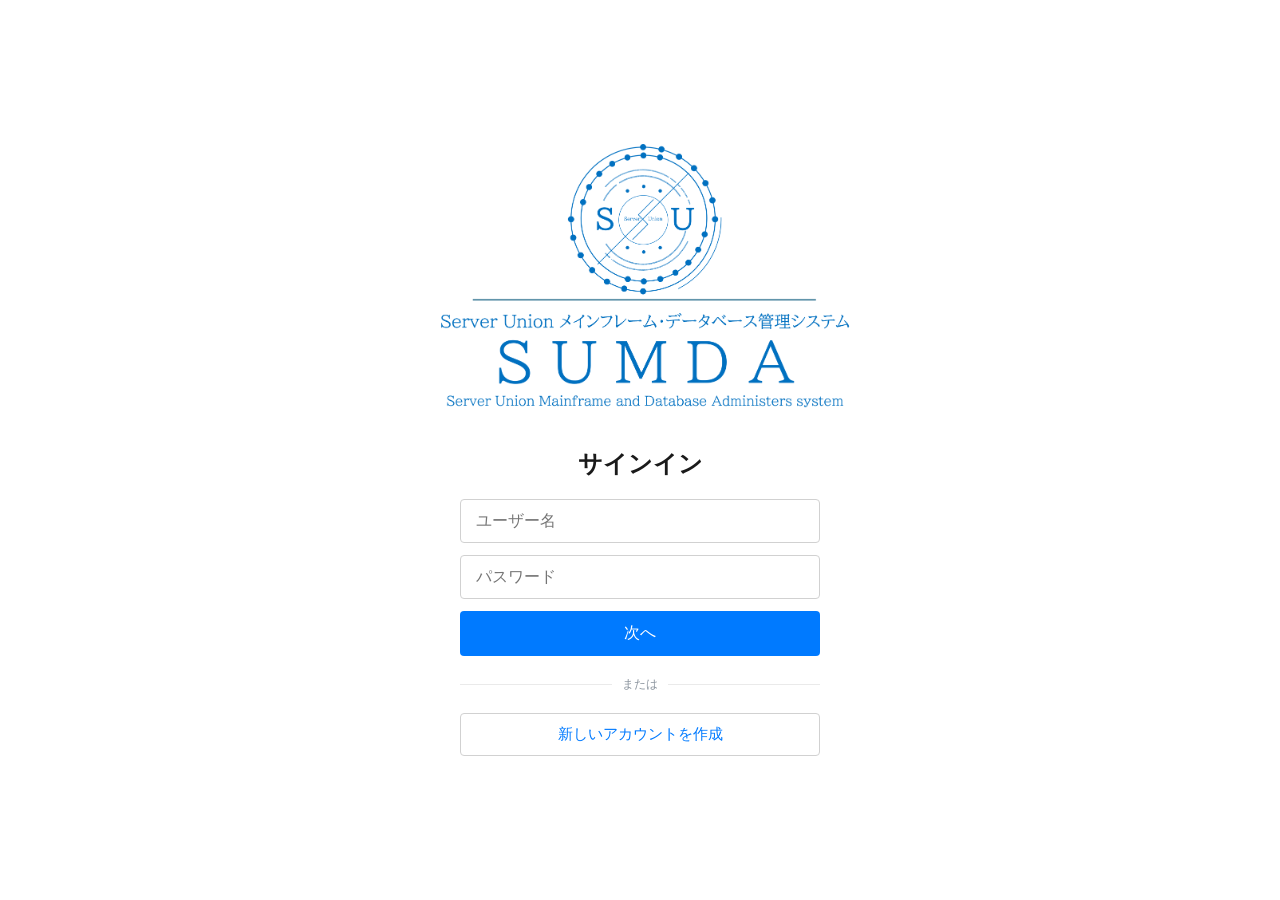
==== index.html @ 4fdf59a6 "Upload html for index index.htmlにリダイレクト設定を設定してhome.htmlにリダイレクトするようにしました。" ====
<!DOCTYPE html>
<html>
<head>
    <meta http-equiv="refresh" content="0; url=home.html">
    <title>リダイレクト中...</title>
</head>
<body>

	<p>アクセスしています。そのままお待ち下さい。</p>
	<p>INFO:このページから１分以上動かない場合はindex.htmlが破損している可能性があります。管理者にお問い合わせください。</p>

</body>
</html>
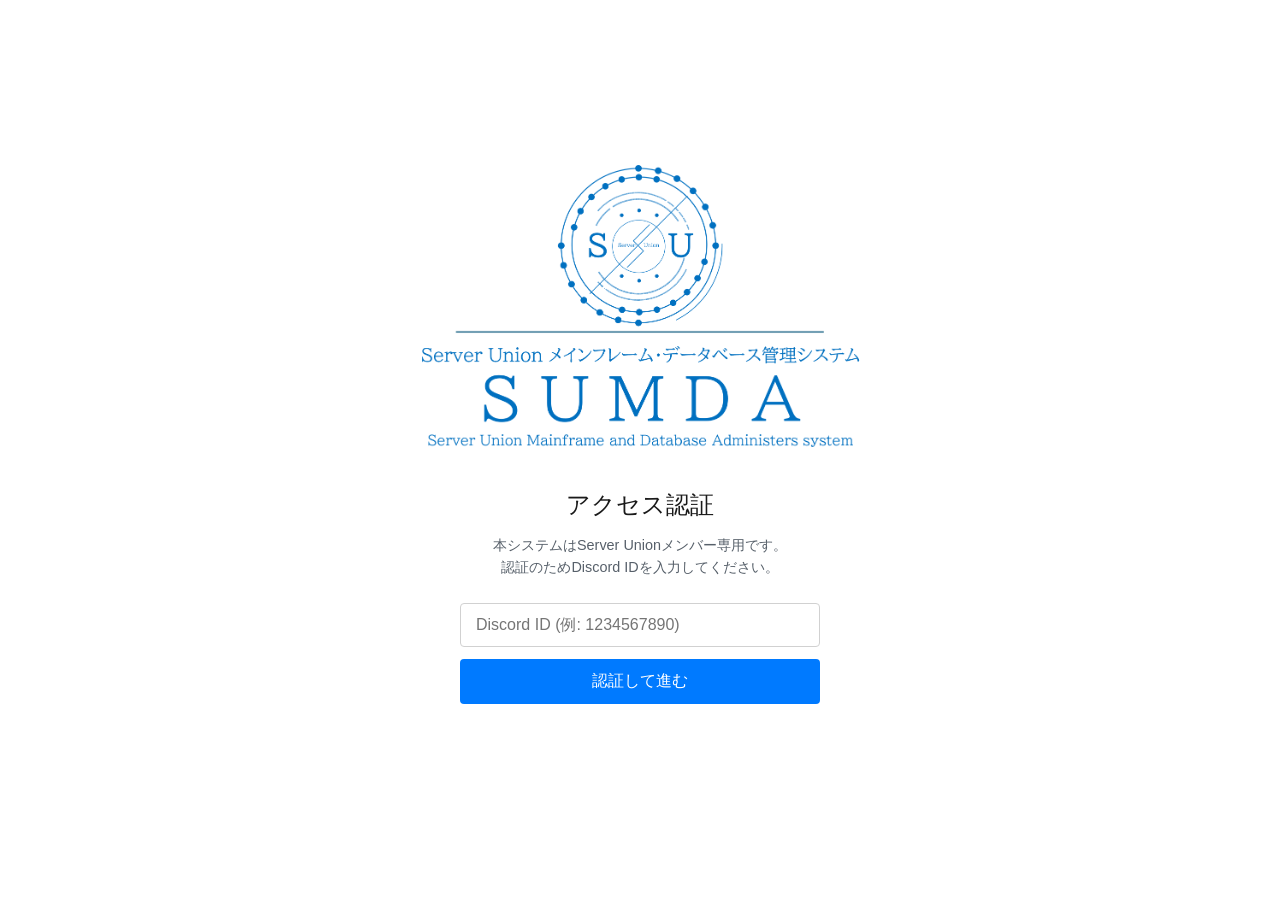
==== commit 4e81cd48: "Discord ID allow Filter created. DiscordのユーザーIDでのフィルターを書けてるようにindex,htmlを作成 LICENSEとREADMEのアップデート" ====
--- a/index.html
+++ b/index.html
@@ -1,13 +1,261 @@
 <!DOCTYPE html>
-<html>
+<html lang="ja">
 <head>
-    <meta http-equiv="refresh" content="0; url=home.html">
-    <title>リダイレクト中...</title>
+    <meta charset="UTF-8">
+    <meta name="viewport" content="width=device-width, initial-scale=1.0">
+    <title>SUMDA - Access Authorization</title>
+    <link rel="stylesheet" href="style.css">
+    <script src="assets/config.js"></script>
+    <style>
+        /* login.html の既存クラスをベースに、必要な調整のみ追加 */
+        .filter-page {
+            display: flex;
+            justify-content: center;
+            align-items: center;
+            min-height: 100vh;
+            background-color: #ffffff;
+            margin: 0;
+        }
+
+        .filter-wrapper {
+            width: 100%;
+            max-width: 360px; /* login.html に合わせる */
+            text-align: center;
+            padding: 20px;
+        }
+
+        .filter-logo-area {
+            margin-bottom: 20px;
+        }
+
+        /* 要求通りロゴを大きく表示するための特別クラス */
+        .large-center-logo {
+            height: 300px; /* 320pxよりさらに大きく調整 */
+            width: auto;
+            object-fit: contain;
+            transform: translateX(-50px); /* style.css の center-logo と同様の調整 */
+        }
+
+        .filter-box {
+            background-color: transparent;
+            text-align: center;
+        }
+
+        .filter-box h2 {
+            font-size: 1.5rem;
+            font-weight: 300;
+            margin-bottom: 10px;
+            color: #1a1a1a;
+        }
+
+        .filter-box p {
+            font-size: 0.9rem;
+            color: #57606a;
+            margin-bottom: 24px;
+            line-height: 1.5;
+        }
+
+        .filter-form {
+            display: flex;
+            flex-direction: column;
+            gap: 12px;
+        }
+
+        .filter-form input {
+            padding: 12px 15px;
+            border: 1px solid #d1d1d1;
+            border-radius: 4px;
+            font-size: 1rem;
+            font-family: inherit;
+            font-weight: 300;
+            outline-color: #007aff;
+            width: 100%;
+            box-sizing: border-box;
+        }
+
+        .filter-form button {
+            padding: 12px;
+            background-color: #007aff;
+            color: #ffffff;
+            border: none;
+            border-radius: 4px;
+            font-size: 1rem;
+            font-weight: 400;
+            cursor: pointer;
+            transition: background 0.2s;
+        }
+
+        .filter-form button:hover {
+            background-color: #0062cc;
+        }
+
+        .filter-form button:disabled {
+            background-color: #ccc;
+            cursor: not-allowed;
+        }
+
+        .error-msg {
+            color: #cf222e;
+            margin-top: 15px;
+            font-size: 0.85rem;
+            min-height: 1.2em;
+            word-break: break-all;
+        }
+
+        /* ローディング表示 */
+        #loading-ui {
+            position: fixed;
+            top: 0;
+            left: 0;
+            width: 100%;
+            height: 100%;
+            background: white;
+            display: flex;
+            flex-direction: column;
+            justify-content: center;
+            align-items: center;
+            z-index: 1000;
+        }
+
+        .spinner {
+            border: 3px solid #f3f3f3;
+            border-top: 3px solid #007aff;
+            border-radius: 50%;
+            width: 30px;
+            height: 30px;
+            animation: spin 1s linear infinite;
+            margin-bottom: 20px;
+        }
+
+        @keyframes spin {
+            0% { transform: rotate(0deg); }
+            100% { transform: rotate(360deg); }
+        }
+    </style>
 </head>
-<body>
-
-	<p>アクセスしています。そのままお待ち下さい。</p>
-	<p>INFO:このページから１分以上動かない場合はindex.htmlが破損している可能性があります。管理者にお問い合わせください。</p>
-
+<body class="filter-page">
+    <div id="loading-ui">
+        <div class="spinner"></div>
+        <p>認証情報を確認中...</p>
+    </div>
+
+    <main class="filter-wrapper" id="main-ui" style="display:none;">
+        <div class="filter-logo-area">
+            <img src="assets/logo.png" alt="SUMA Logo" class="large-center-logo">
+        </div>
+
+        <div class="filter-box">
+            <h2>アクセス認証</h2>
+            <p>
+                本システムはServer Unionメンバー専用です。<br>
+                認証のためDiscord IDを入力してください。
+            </p>
+            
+            <div class="filter-form">
+                <input type="text" id="discord-id" placeholder="Discord ID (例: 1234567890)" autocomplete="off">
+                <button id="verify-btn" onclick="verifyAccess()">認証して進む</button>
+            </div>
+            
+            <div id="error-area" class="error-msg"></div>
+        </div>
+    </main>
+
+    <script>
+        /**
+         * Discord IDの検証とリダイレクト
+         */
+        async function verifyAccess() {
+            const discordId = document.getElementById('discord-id').value.trim();
+            const errorArea = document.getElementById('error-area');
+            const verifyBtn = document.getElementById('verify-btn');
+            
+            if (!discordId) {
+                errorArea.innerText = "Discord IDを入力してください。";
+                return;
+            }
+
+            if (!/^\d+$/.test(discordId)) {
+                errorArea.innerText = "無効なDiscord ID形式です。";
+                return;
+            }
+
+            errorArea.innerText = "";
+            verifyBtn.disabled = true;
+            verifyBtn.innerText = "認証中...";
+            
+            try {
+                // APIエンドポイントの構築
+                const baseUrl = window.APP_CONFIG.API_BASE_URL;
+                const url = `${baseUrl}/discord/check?id=${discordId}`;
+                
+                const response = await fetch(url);
+                
+                // 404などのエラーハンドリング
+                if (!response.ok) {
+                    if (response.status === 404) {
+                        throw new Error(`エラー(404): エンドポイントが見つかりません。サーバー設定を確認してください。`);
+                    }
+                    const text = await response.text();
+                    throw new Error(`サーバーエラー(${response.status}): ${text.substring(0, 50)}`);
+                }
+
+                // JSONチェック
+                const contentType = response.headers.get("content-type");
+                if (!contentType || !contentType.includes("application/json")) {
+                    const text = await response.text();
+                    console.error("Non-JSON response received:", text);
+                    throw new Error("サーバーから不正なレスポンス(HTML等)を受け取りました。");
+                }
+
+                const result = await response.json();
+
+                if (result.allowed) {
+                    localStorage.setItem('discord_user_id', discordId);
+                    window.location.href = 'home.html';
+                } else {
+                    errorArea.innerText = result.message || "アクセスが拒否されました。";
+                    verifyBtn.disabled = false;
+                    verifyBtn.innerText = "認証して進む";
+                }
+            } catch (err) {
+                console.error("Verification error:", err);
+                errorArea.innerText = err.message || "通信エラーが発生しました。";
+                verifyBtn.disabled = false;
+                verifyBtn.innerText = "認証して進む";
+            }
+        }
+
+        /**
+         * 既知のIDがある場合の自動チェック
+         */
+        async function autoCheck() {
+            const savedId = localStorage.getItem('discord_user_id');
+            if (savedId) {
+                try {
+                    const baseUrl = window.APP_CONFIG.API_BASE_URL;
+                    const url = `${baseUrl}/discord/check?id=${savedId}`;
+                    const response = await fetch(url);
+                    
+                    if (response.ok) {
+                        const contentType = response.headers.get("content-type");
+                        if (contentType && contentType.includes("application/json")) {
+                            const result = await response.json();
+                            if (result.allowed) {
+                                window.location.href = 'home.html';
+                                return;
+                            }
+                        }
+                    }
+                } catch (e) {
+                    console.error("Auto check failed:", e);
+                }
+            }
+            
+            document.getElementById('loading-ui').style.display = 'none';
+            document.getElementById('main-ui').style.display = 'block';
+        }
+
+        window.onload = autoCheck;
+    </script>
 </body>
 </html>
--- a/style.css
+++ b/style.css
@@ -0,0 +1,808 @@
+/* =========================================
+   1. 全体共通設定 (Global)
+   ========================================= */
+:root {
+    --suma-accent: #3cb7e7;         /* SUMAアクセント（GitHubオレンジ） */
+    --suma-accent-hover: #3cb7e7;
+    --text-primary: #1a1a1a;
+    --text-secondary: #57606a;
+    --border-color: #d0d7de;
+    --bg-secondary: #f6f8fa;
+}
+
+body {
+    margin: 0;
+    font-family: "Segoe UI", "Inter", "Hiragino Kaku Gothic ProN", "Meiryo", sans-serif;
+    font-weight: 300;
+    background-color: #fdfdfd;
+    color: var(--text-primary);
+    -webkit-font-smoothing: antialiased;
+}
+
+.container {
+    max-width: 1200px;
+    margin: 0 auto;
+    padding: 0 60px;
+}
+
+/* =========================================
+   2. ヘッダー (Header)
+   ========================================= */
+.main-header {
+    background-color: #ffffff;
+    border-bottom: 1px solid #eaeaea;
+    padding: 15px 30px;
+}
+
+.header-content {
+    display: flex;
+    justify-content: space-between;
+    align-items: center;
+}
+
+.logo-image {
+    height: 100px;
+    width: auto;
+    display: block;
+}
+
+.status-badge {
+    display: flex;
+    align-items: center;
+    gap: 8px;
+    font-size: 0.85rem;
+    color: #28a745;
+    background: rgba(40, 167, 69, 0.1);
+    padding: 5px 12px;
+    border-radius: 20px;
+    font-weight: 400;
+}
+
+/* =========================================
+   3. レイアウト・共通コンテナ
+   ========================================= */
+.home-container {
+    padding-left: 120px; /* 左側の大きな空白 */
+    padding-right: 60px;
+    margin-top: 60px;
+}
+
+/* =========================================
+   4. ログイン画面専用 (login.html)
+   ========================================= */
+.login-page {
+    display: flex;
+    justify-content: center;
+    align-items: center;
+    min-height: 100vh;
+    background-color: #ffffff;
+}
+
+.login-wrapper {
+    width: 100%;
+    max-width: 360px;
+    text-align: center;
+    padding: 20px;
+}
+
+.center-logo {
+    height: 280px;
+    width: auto;
+    object-fit: contain;
+    margin-right: 0px;
+    transform: translateX(-30px); /* ロゴ配置の微調整 */
+}
+
+.login-form {
+    display: flex;
+    flex-direction: column;
+    gap: 12px;
+}
+
+.login-form input {
+    padding: 12px 15px;
+    border: 1px solid #d1d1d1;
+    border-radius: 4px;
+    font-size: 1rem;
+    font-family: inherit;
+    font-weight: 300;
+    outline-color: #007aff;
+}
+
+.login-form button {
+    padding: 12px;
+    background-color: #007aff;
+    color: #ffffff;
+    border: none;
+    border-radius: 4px;
+    font-size: 1rem;
+    font-weight: 400;
+    cursor: pointer;
+    transition: background 0.2s;
+}
+
+/* ログインフォーム下のエリア */
+.login-footer {
+    margin-top: 20px;
+    text-align: center;
+}
+
+/* 「または」の区切り線 */
+.divider {
+    display: flex;
+    align-items: center;
+    color: #8b949e;
+    font-size: 12px;
+    margin-bottom: 20px;
+}
+
+.divider::before,
+.divider::after {
+    content: "";
+    flex: 1;
+    height: 1px;
+    background-color: #eaeaea;
+}
+
+.divider::before { margin-right: 10px; }
+.divider::after { margin-left: 10px; }
+
+/* 新規登録ボタン（二次ボタン形式） */
+.btn-create-account {
+    display: block;
+    width: 100%;
+    padding: 10px;
+    box-sizing: border-box; /* パディングを含めた幅計算 */
+    background-color: #ffffff;
+    color: #007aff;
+    border: 1px solid #d1d1d1;
+    border-radius: 4px;
+    font-size: 0.95rem;
+    font-weight: 500;
+    text-decoration: none;
+    transition: all 0.2s;
+}
+
+.btn-create-account:hover {
+    background-color: #f8f9fa;
+    border-color: #007aff;
+}
+
+/* ここから下ログイン用微調整用 */
+/* 登録画面用の説明文 */
+.subtitle {
+    font-size: 0.9rem;
+    color: #57606a;
+    margin-bottom: 24px;
+    margin-top: -10px;
+}
+
+/* 入力エラー時の視覚的フィードバック（オプション） */
+input.error {
+    border-color: #cf222e !important; /* GitHub風の赤 */
+    background-color: #fff8f8;
+}
+
+/* アカウント作成ボタンを少し目立たせる（任意：緑にする場合） */
+#reg-button {
+    background-color: #28a745;
+}
+#reg-button:hover {
+    background-color: #2c974b;
+}
+
+/* =========================================
+   5. ホーム画面 & カレンダー (home.html)
+   ========================================= */
+#welcome-message {
+    font-size: 2.4rem;
+    font-weight: 300;
+    margin-bottom: 8px;
+    letter-spacing: -0.5px;
+}
+
+.subtitle {
+    font-size: 1rem;
+    color: #666;
+    margin-bottom: 48px;
+}
+
+/* GitHub風タブシステム */
+.github-tabs {
+    display: flex;
+    gap: 24px;
+    margin-top: 30px;
+}
+.header-tabs {
+    display: flex;
+    gap: 24px;
+    margin-top: 30px;
+}
+
+.tab-item {
+    padding: 8px 4px 12px 4px;
+    font-size: 0.95rem;
+    color: #1f2328;
+    cursor: pointer;
+    position: relative;
+    display: flex;
+    align-items: center;
+    gap: 8px;
+    transition: color 0.2s;
+    text-decoration: none; /* aタグの場合 */
+}
+
+.tab-item:hover {
+    color: #636c76;
+}
+
+.tab-item.active {
+    font-weight: 600;
+}
+
+.tab-item.active::after {
+    content: "";
+    position: absolute;
+    bottom: 0;
+    left: 0;
+    width: 100%;
+    height: 2px;
+    background-color: var(--suma-accent);
+}
+
+.tab-underline {
+    width: 100%;
+    height: 1px;
+    background-color: var(--border-color);
+    margin-top: -1px;
+    margin-bottom: 30px;
+}
+
+/* FullCalendar カスタマイズ */
+#calendar {
+    background-color: #ffffff;
+    border: 1px solid var(--border-color);
+    border-radius: 8px;
+    padding: 20px;
+    box-shadow: 0 1px 3px rgba(0,0,0,0.05);
+}
+
+/* FullCalendar内のボタン・ヘッダー修正 */
+.fc .fc-button {
+    background-color: #ffffff !important;
+    border: 1px solid var(--border-color) !important;
+    color: var(--text-secondary) !important;
+    font-size: 0.85rem !important;
+    transition: all 0.2s;
+}
+
+.fc .fc-button:hover {
+    background-color: var(--bg-secondary) !important;
+}
+
+.fc .fc-button-active {
+    background-color: #ebeff3 !important;
+    color: var(--text-primary) !important;
+}
+
+/* イベントの色分け */
+.fc-event {
+    border: none !important;
+    padding: 2px 4px !important;
+    border-radius: 4px !important;
+    background-color: #e1ecf4 !important; /* 他人の予定（組織） */
+    color: #1e3a8a !important;
+}
+
+/* 自分の予定（JSでこのクラスを付与） */
+.fc-event.suma-event-me {
+    background-color: var(--suma-accent) !important;
+    color: #ffffff !important;
+}
+
+/* =========================================
+   カレンダー表示切替スイッチ (Switch Style)
+   ========================================= */
+
+.calendar-controls {
+    display: flex;
+    justify-content: flex-end; /* 右寄せに配置してスッキリさせる */
+    margin-bottom: 15px;
+}
+
+.switch-container {
+    position: relative;
+    display: flex;
+    background-color: #eee; /* 薄いグレーの背景 */
+    padding: 4px;
+    border-radius: 8px;
+    width: fit-content;
+    border: 1px solid #e1e4e8;
+}
+
+.switch-btn {
+    position: relative;
+    z-index: 2; /* スライダーより上に表示 */
+    padding: 6px 16px;
+    border: none;
+    background: none;
+    font-size: 0.85rem;
+    font-weight: 500;
+    color: #57606a;
+    cursor: pointer;
+    display: flex;
+    align-items: center;
+    gap: 6px;
+    transition: color 0.3s ease;
+    width: 120px; /* 幅を固定すると動きが綺麗になります */
+    justify-content: center;
+}
+
+.switch-btn.active {
+    color: #1a1a1a;
+    font-weight: 600;
+}
+
+/* 背景で動く白い四角（スライダー） */
+.switch-slider {
+    position: absolute;
+    top: 4px;
+    left: 4px;
+    height: calc(100% - 8px);
+    width: 120px; /* switch-btn の幅と同じ */
+    background-color: #ffffff;
+    border-radius: 6px;
+    box-shadow: 0 2px 4px rgba(0,0,0,0.1);
+    transition: transform 0.3s cubic-bezier(0.4, 0, 0.2, 1);
+    z-index: 1;
+}
+
+/* 「自分の予定」が選択された時のスライダー移動 */
+.switch-container:has([data-view="me"].active) .switch-slider {
+    transform: translateX(120px);
+}
+
+/* アイコンのサイズ微調整 */
+.switch-btn .icon {
+    font-size: 1rem;
+}
+
+/* ヘッダー自体の背景などは全幅にする */
+.main-header {
+    width: 100%;
+    background-color: #fff;
+    border-bottom: 1px solid #d1d5db;
+}
+
+/* 中のコンテンツを囲むコンテナ */
+.header-container {
+    display: flex;
+    flex-direction: column;
+    
+    /* ここが重要：画面が広くても、この幅以上には広がらない */
+    max-width: 1800px; 
+    margin: 0 auto; /* これで画面の中央に寄る */
+    
+    padding: 16px 24px 0 24px; /* 左右のパディングを統一 */
+    box-sizing: border-box;
+}
+
+/* 上段：ロゴと右側グループ */
+.header-top {
+    display: flex;
+    justify-content: space-between;
+    align-items: center;
+    width: 100%;
+}
+
+.header-right-group {
+    display: flex;
+    align-items: center;
+    gap: 12px;
+}
+
+/* ログアウトボタンのデザイン微調整 */
+.logout-button {
+    padding: 4px 12px;
+    font-size: 13px;
+    border-radius: 6px;
+    /* ...他のスタイル... */
+}
+
+/* regist.html の <style> 内に追記 */
+
+/* フォーム全体を包むカード */
+.regist-card {
+    background: white;
+    padding: 40px;
+    border-radius: 12px;
+    box-shadow: 0 4px 15px rgba(0,0,0,0.1);
+    max-width: 600px;
+    margin: 0 auto;
+}
+
+/* 入力ボックス（共通スタイル） */
+.form-control {
+    width: 100%;
+    padding: 12px;
+    margin-top: 5px;
+    border: 1px solid #d0d7de;
+    border-radius: 6px;
+    font-size: 16px;
+    box-sizing: border-box; /* paddingを含めた幅計算にする */
+    transition: border-color 0.2s, box-shadow 0.2s;
+}
+
+.form-control:focus {
+    border-color: #0969da;
+    box-shadow: 0 0 0 3px rgba(9, 105, 218, 0.3);
+    outline: none;
+}
+
+/* フォーム行（開始・終了時間など） */
+.form-row {
+    display: flex;
+    gap: 15px;
+    margin-bottom: 20px;
+}
+
+.form-row .form-group {
+    flex: 1;
+}
+
+/* 保存ボタン */
+.btn-submit {
+    width: 100%;
+    background-color: #2da44e;
+    color: white;
+    border: none;
+    padding: 14px;
+    border-radius: 6px;
+    font-size: 16px;
+    font-weight: bold;
+    cursor: pointer;
+    margin-top: 20px;
+    transition: background 0.2s;
+}
+
+.btn-submit:hover {
+    background-color: #2c974b;
+}
+
+.btn-back {
+    margin-bottom: 20px;
+    color: #57606a;
+    font-size: 14px;
+    border: 1px solid #d0d7de;
+    background: white;
+    padding: 5px 12px;
+    border-radius: 6px;
+    cursor: pointer;
+}
+
+.btn-delete {
+    background-color: #ff4d4d;
+    color: white;
+    border: none;
+    padding: 5px 10px;
+    border-radius: 4px;
+    cursor: pointer;
+    font-size: 12px;
+    transition: background 0.2s;
+}
+
+.btn-delete:hover {
+    background-color: #cc0000;
+}
+
+/* テーブルの「操作」列の幅を調整 */
+.schedule-table th:last-child, 
+.schedule-table td:last-child {
+    width: 80px;
+    text-align: center;
+}
+
+/* カレンダーの外枠 */
+.calendar-days-grid {
+    display: grid;
+    grid-template-columns: repeat(7, 1fr); /* 7列に分割 */
+    border-top: 1px solid #eee;
+    border-left: 1px solid #eee;
+}
+
+/* 1日分のマス目 */
+.calendar-day-cell {
+    min-height: 100px;
+    background: #fff;
+    border-right: 1px solid #eee;
+    border-bottom: 1px solid #eee;
+    padding: 5px;
+    position: relative;
+}
+
+.calendar-day-cell.empty {
+    background: #f9f9f9;
+}
+
+.day-number {
+    font-size: 12px;
+    color: #999;
+}
+
+/* マスの中のバッジ */
+.badge,.grid-badge {
+    font-size: 12px;
+    margin-top: 1px;
+    padding: 2px 10px;
+    border-radius: 12px;
+    color: #ffffff;
+    white-space: normal;      /* 改行を許可する */
+    text-overflow: clip;      /* 三点リーダーを使わない */
+    overflow: visible;        /* はみ出しても隠さない */
+}
+
+/* マス目自体も、中身が増えたら縦に伸びるように設定 */
+.calendar-day-cell {
+    min-height: 100px;        /* 最低限の高さ */
+    height: auto;             /* 中身に合わせて伸びるようにする */
+    padding-bottom: 10px;     /* 下側に少し余白を */
+}
+
+/* 各ステータスの色 */
+.badge-ok { background-color: #28a745; }      /* 緑 */
+.badge-morning { background-color: #007bff; } /* 青 (午前のみ) */
+.badge-afternoon { background-color: #ffc107; } /* 黄 (午後のみ) */
+.badge-midnight { background-color: #292929; } /* 灰 (深夜のみ) */
+.badge-ng { background-color: #dc3545; }      /* 赤 (対応不可) */
+.badge-discus { background-color: #3cb7e7;}  /* 水色（会議） */
+.badge-default { background-color: #6c757d; } /* 灰 (不明) */
+
+/* 今日を強調するスタイル */
+.today-highlight {
+    background-color: #fff9e6 !important; /* 薄い黄色 */
+    border: 2px solid #ffcc00 !important; /* オレンジの枠線 */
+    position: relative;
+}
+/* 今日を強調するスタイル */
+.today-highlight {
+    background-color: #fff9e6 !important; /* 薄い黄色 */
+    border: 2px solid #ffcc00 !important; /* オレンジの枠線 */
+    position: relative;
+}
+
+.today-highlight::after {
+    content: 'Today';
+    position: absolute;
+    top: 2px;
+    right: 5px;
+    font-size: 9px;
+    color: #ffaa00;
+    font-weight: bold;
+};
+
+/* 日付マスの基本スタイル（念のため） */
+.calendar-day-cell {
+    transition: background 0.2s;
+};
+.calendar-day-cell:hover {
+    background-color: #f0f7ff; /* マウスを乗せたときに少し青くする */
+}
+
+/* DB管理ソフト風UI */
+.db-admin-controls {
+    display: flex;
+    justify-content: space-between;
+    align-items: center;
+    background: #f6f8fa;
+    padding: 10px 15px;
+    border: 1px solid #d0d7de;
+    border-bottom: none;
+    border-radius: 6px 6px 0 0;
+}
+
+.search-wrapper {
+    position: relative;
+    width: 60%;
+}
+
+#db-search-input {
+    width: 100%;
+    padding: 6px 12px 6px 35px;
+    border: 1px solid #d0d7de;
+    border-radius: 4px;
+    font-size: 14px;
+}
+
+.search-icon {
+    position: absolute;
+    left: 10px;
+    top: 50%;
+    transform: translateY(-50%);
+    color: #57606a;
+}
+
+.data-count {
+    font-size: 12px;
+    color: #57606a;
+}
+
+.db-table-wrapper {
+    overflow-x: auto;
+    border: 1px solid #d0d7de;
+    border-radius: 0 0 6px 6px;
+    background: white;
+}
+
+#db-data-table {
+    width: 100%;
+    border-collapse: collapse;
+    font-size: 13px;
+}
+
+#db-data-table th {
+    background: #f6f8fa;
+    color: #24292f;
+    text-align: left;
+    padding: 10px;
+    border-bottom: 2px solid #d0d7de;
+    white-space: nowrap;
+}
+
+#db-data-table td {
+    padding: 8px 10px;
+    border-bottom: 1px solid #f0f0f0;
+    color: #24292f;
+    font-family: ui-monospace, SFMono-Regular, SF Mono, Menlo, Consolas, Liberation Mono, monospace;
+}
+
+#db-data-table tr:hover {
+    background-color: #fcfcfc;
+}
+
+#db-data-table tr:nth-child(even) {
+    background-color: #fafafa;
+}
+
+/* =========================================
+   6. 操作ボタン & 詳細モーダル (Operations & Modal)
+   ========================================= */
+
+.ops-column {
+    width: 120px;
+    text-align: center !important;
+}
+
+.ops-cell {
+    display: flex;
+    gap: 8px;
+    justify-content: center;
+    align-items: center;
+}
+
+.btn-edit, .btn-delete-record, .btn-view {
+    padding: 4px 10px;
+    font-size: 11px;
+    border-radius: 4px;
+    cursor: pointer;
+    font-weight: 500;
+    border: 1px solid transparent;
+    transition: all 0.2s;
+}
+
+.btn-view {
+    background-color: #f6f8fa;
+    color: #24292f;
+    border-color: #d0d7de;
+}
+
+.btn-view:hover {
+    background-color: #eee;
+}
+
+.btn-edit {
+    background-color: #0969da;
+    color: white;
+}
+
+.btn-edit:hover {
+    background-color: #0860ca;
+}
+
+.btn-delete-record {
+    background-color: #cf222e;
+    color: white;
+}
+
+.btn-delete-record:hover {
+    background-color: #bb1d27;
+}
+
+/* モーダルスタイル */
+.modal-overlay {
+    position: fixed;
+    top: 0;
+    left: 0;
+    width: 100%;
+    height: 100%;
+    background: rgba(0, 0, 0, 0.5);
+    display: none; /* 初期状態は非表示 */
+    justify-content: center;
+    align-items: center;
+    z-index: 1000;
+    backdrop-filter: blur(2px);
+}
+
+.modal-content {
+    background: white;
+    width: 90%;
+    max-width: 600px;
+    border-radius: 8px;
+    box-shadow: 0 10px 25px rgba(0,0,0,0.2);
+    display: flex;
+    flex-direction: column;
+    max-height: 80vh;
+}
+
+.modal-header {
+    padding: 15px 20px;
+    border-bottom: 1px solid #eee;
+    display: flex;
+    justify-content: space-between;
+    align-items: center;
+}
+
+.modal-header h3 {
+    margin: 0;
+    font-size: 18px;
+    color: #24292f;
+}
+
+.close-modal {
+    background: none;
+    border: none;
+    font-size: 24px;
+    cursor: pointer;
+    color: #57606a;
+}
+
+.modal-body {
+    padding: 20px;
+    overflow-y: auto;
+}
+
+.detail-grid {
+    display: grid;
+    grid-template-columns: 140px 1fr;
+    gap: 12px 20px;
+}
+
+.detail-label {
+    font-weight: 600;
+    color: #57606a;
+    font-size: 13px;
+    background: #f6f8fa;
+    padding: 6px 10px;
+    border-radius: 4px;
+}
+
+.detail-value {
+    font-size: 14px;
+    color: #24292f;
+    padding: 6px 0;
+    word-break: break-all;
+    font-family: ui-monospace, SFMono-Regular, SF Mono, Menlo, Consolas, Liberation Mono, monospace;
+}
+
+.modal-footer {
+    padding: 15px 20px;
+    border-top: 1px solid #eee;
+    text-align: right;
+}
+
+.btn-close-modal {
+    padding: 8px 16px;
+    background: #f6f8fa;
+    border: 1px solid #d0d7de;
+    border-radius: 6px;
+    cursor: pointer;
+}
